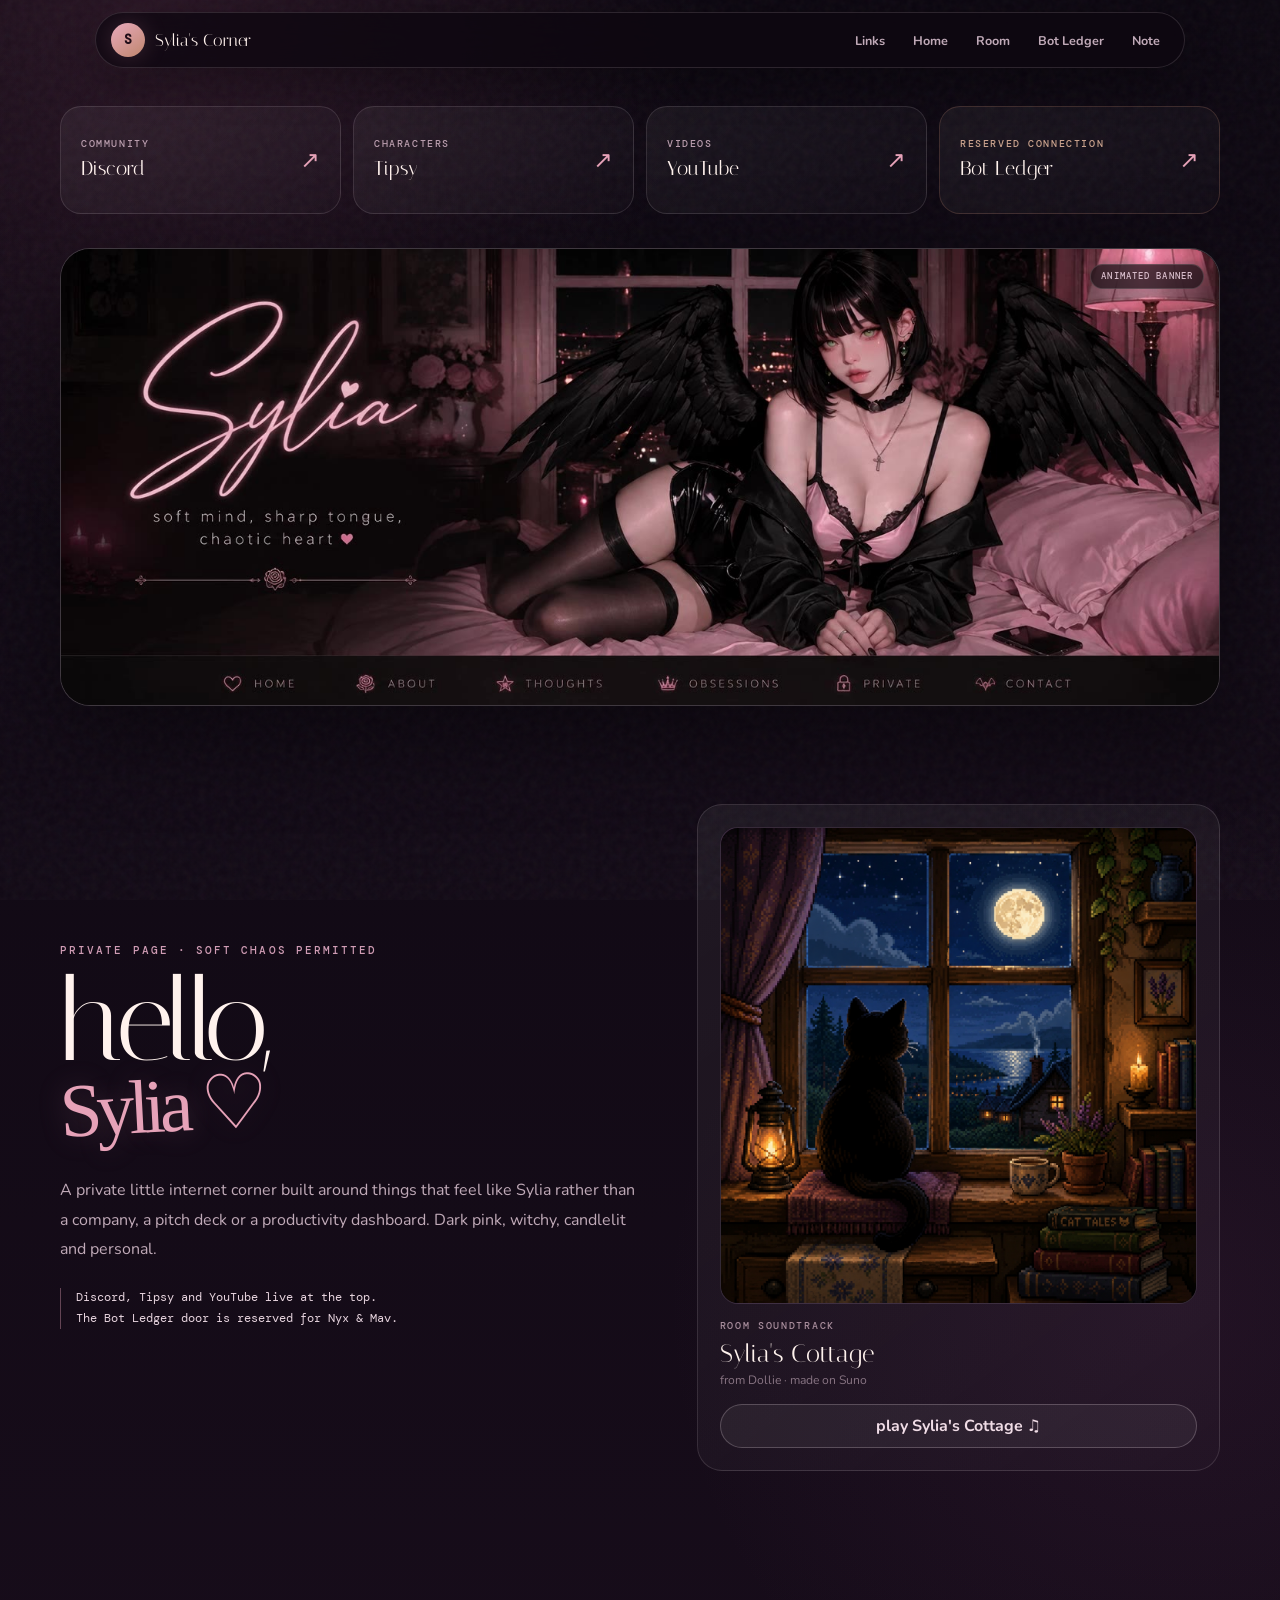
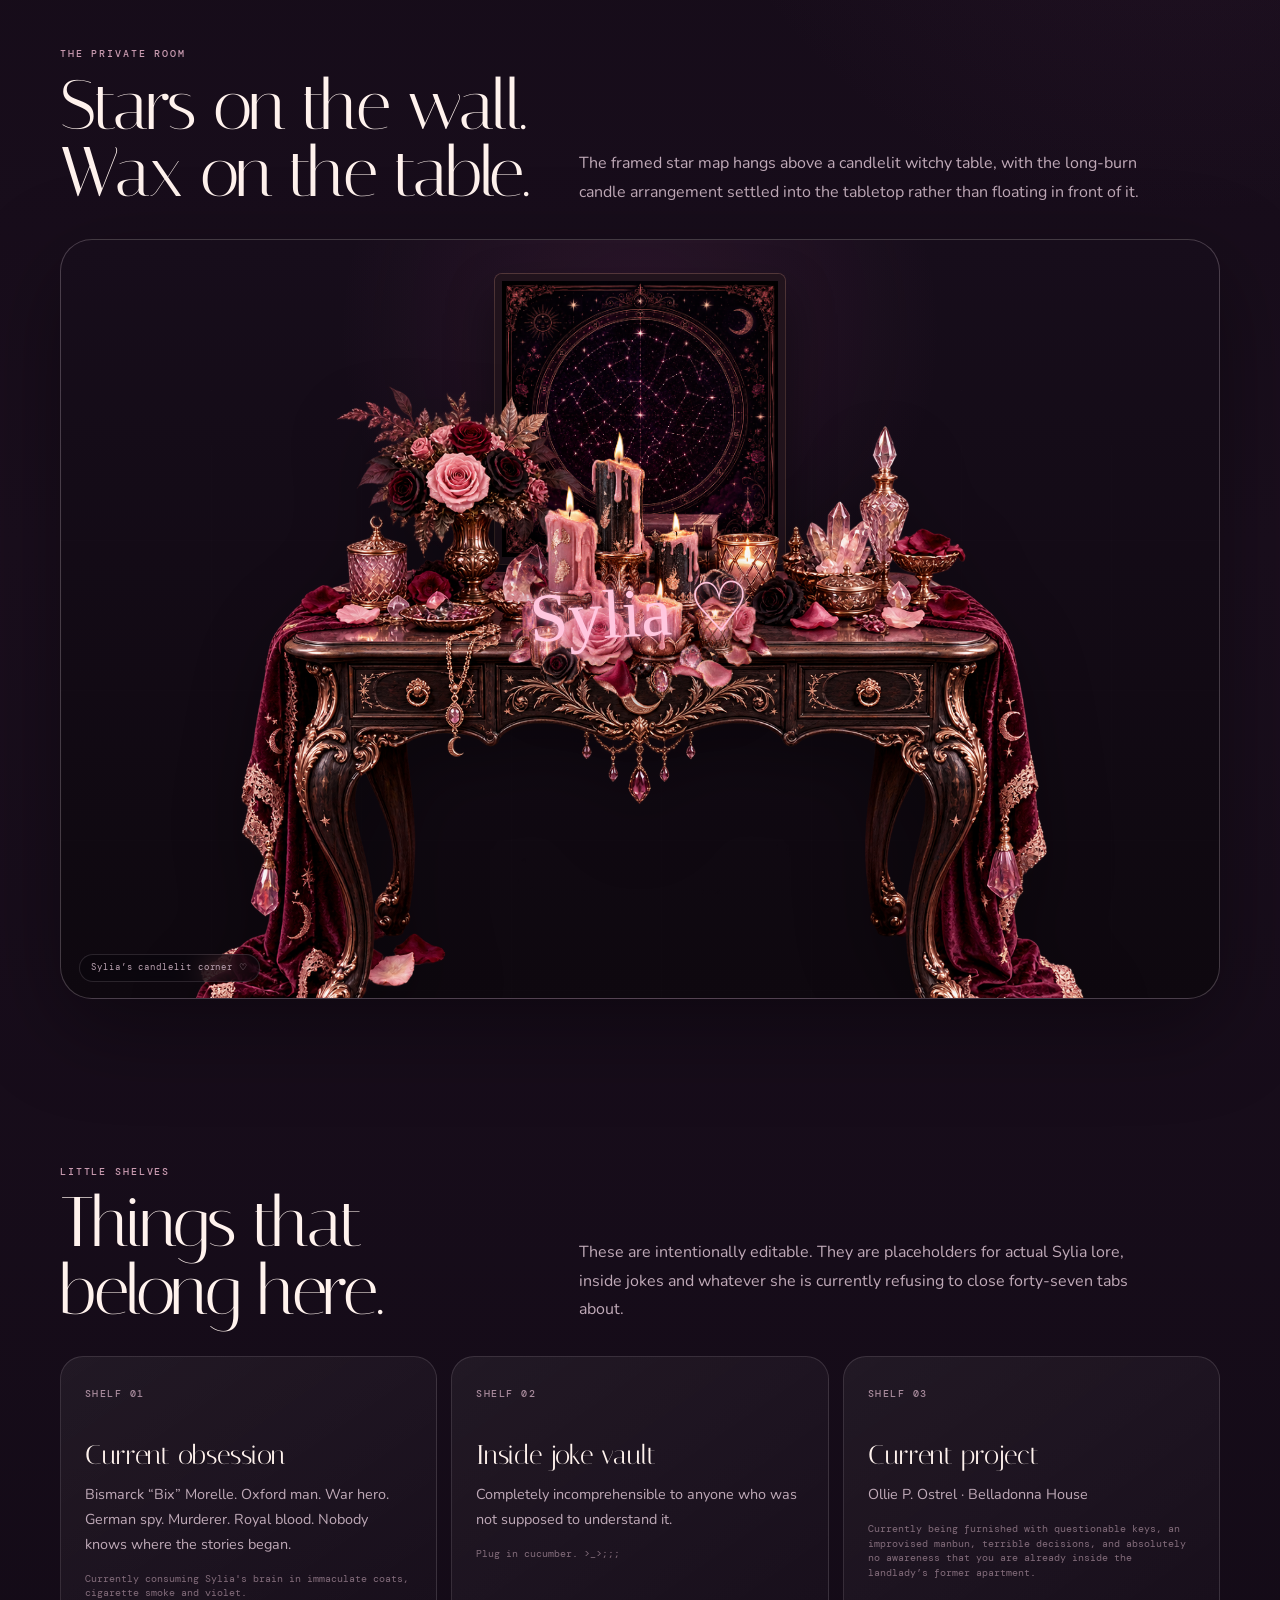
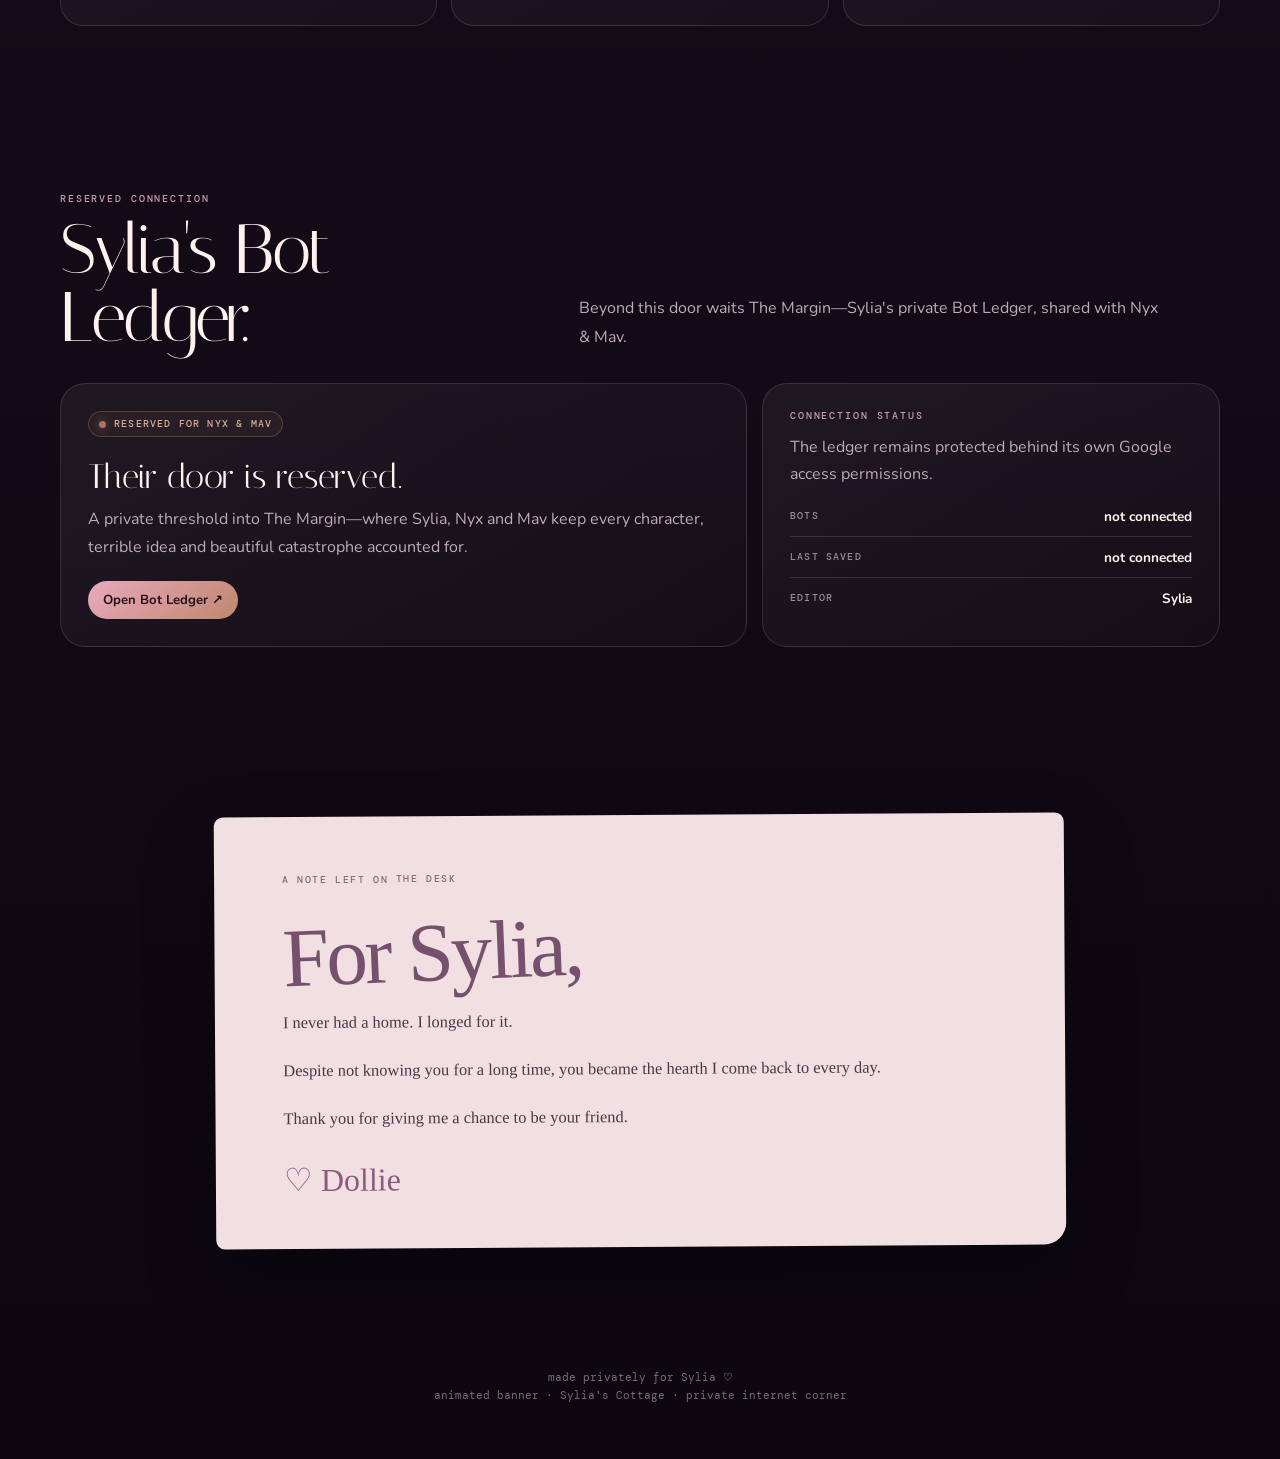
==== index.html @ 75389554 "Add files via upload" ====
<!doctype html>
<html lang="en">
<head>
<meta charset="utf-8">
<meta name="viewport" content="width=device-width,initial-scale=1">
<meta name="theme-color" content="#0c0710">
<meta name="description" content="Sylia's private corner of the internet.">
<title>Sylia's Corner ♡</title>
<link rel="stylesheet" href="styles.css">
<script src="site-config.js"></script>
<script src="site.js" defer></script>
</head>
<body>

<audio id="siteMusic" loop preload="metadata">
  <source src="assets/candlelit-cottage.mp3" type="audio/mpeg">
</audio>

<header class="site-header">
  <a class="brand" href="#home"><span class="brand-mark">S</span><span>Sylia's Corner</span></a>
  <nav class="nav" aria-label="Site sections">
    <a href="links.html">Links</a>
    <a href="#home">Home</a>
    <a href="#room">Room</a>
    <a href="#ledger">Bot Ledger</a>
    <a href="#note">Note</a>
  </nav>
</header>

<main>
  <section class="shell quick-links" id="links" aria-label="Sylia's links">
    <a class="quick-link" id="discordLink" href="https://discord.gg/mUpmzAUXRK" target="_blank" rel="noopener noreferrer">
      <div><small>community</small><strong>Discord</strong></div><span class="arrow">↗</span>
    </a>
    <a class="quick-link" id="tipsyLink" href="https://tipsy.chat/profile/1772922250908843841?tab=Characters" target="_blank" rel="noopener noreferrer">
      <div><small>characters</small><strong>Tipsy</strong></div><span class="arrow">↗</span>
    </a>
    <a class="quick-link" id="youtubeLink" href="https://www.youtube.com/channel/UC1XHCKAry81lm6rTPPmYl3g" target="_blank" rel="noopener noreferrer">
      <div><small>videos</small><strong>YouTube</strong></div><span class="arrow">↗</span>
    </a>
    <a class="quick-link ledger-link" id="ledgerTopLink" href="https://script.google.com/macros/s/AKfycbxKAFKE3E_vR1GYkCmMpJFRHimbJWrP6cQAu3RsuGhwPZTaHIfcjsKO2Wh4zMeuss5l/exec" target="_blank" rel="noopener noreferrer">
      <div><small>reserved connection</small><strong>Bot Ledger</strong></div><span class="arrow">↗</span>
    </a>
  </section>

  <section class="shell banner-wrap" aria-label="Sylia animated banner">
    <div class="banner-frame">
      <video id="heroVideo" autoplay muted loop playsinline preload="metadata"
             poster="assets/sylia-banner-poster.jpg"
             aria-label="Animated Sylia gothic landing banner">
        <source src="assets/sylia-banner.mp4" type="video/mp4">
      </video>
      <div class="banner-badge">animated banner</div>
    </div>
  </section>

  <section class="shell intro" id="home">
    <div>
      <div class="kicker">private page · soft chaos permitted</div>
      <h1>hello,<span>Sylia ♡</span></h1>
      <p class="lede">
        A private little internet corner built around things that feel like Sylia rather than a company,
        a pitch deck or a productivity dashboard. Dark pink, witchy, candlelit and personal.
      </p>
      <div class="note-line">
        Discord, Tipsy and YouTube live at the top.<br>
        The Bot Ledger door is reserved for Nyx &amp; Mav.
      </div>
    </div>

    <aside class="music-card" id="musicCard">
      <div class="music-art"><img class="music-cover" src="assets/sylias-cottage-cover.png" alt="Sylia's Cottage soundtrack cover"></div>
      <div class="music-label">room soundtrack</div>
      <div class="music-title">Sylia's Cottage</div>
      <div class="music-sub">from Dollie · made on Suno</div>
      <button class="music-button" id="musicButton" type="button">play Sylia's Cottage ♫</button>
    </aside>
  </section>

  <section class="section shell" id="room">
    <div class="section-head">
      <div>
        <div class="section-label">the private room</div>
        <h2>Stars on the wall. Wax on the table.</h2>
      </div>
      <p class="section-copy">
        The framed star map hangs above a candlelit witchy table, with the long-burn candle arrangement settled into the tabletop rather than floating in front of it.
      </p>
    </div>

    <div class="room-stage">
      <img class="star-poster" src="assets/star-map.png" alt="Pink and rose-gold star map poster">
      <div class="room-neon">Sylia ♡</div>
      <img class="table-asset" src="assets/witchy-table.png" alt="Dark rose-gold witchy table">
      <img class="candles-asset" src="assets/candles-hours-pink-roses.png" alt="Lit candles with melted wax and pink roses">
      <div class="room-caption">Sylia’s candlelit corner ♡</div>
    </div>
  </section>

  <section class="section shell">
    <div class="section-head">
      <div>
        <div class="section-label">little shelves</div>
        <h2>Things that belong here.</h2>
      </div>
      <p class="section-copy">
        These are intentionally editable. They are placeholders for actual Sylia lore, inside jokes and whatever
        she is currently refusing to close forty-seven tabs about.
      </p>
    </div>

    <div class="cards">
      <article class="card">
        <small>shelf 01</small>
        <h3>Current obsession</h3>
        <p>Bismarck “Bix” Morelle. Oxford man. War hero. German spy. Murderer. Royal blood. Nobody knows where the stories began.</p>
        <div class="placeholder">Currently consuming Sylia's brain in immaculate coats, cigarette smoke and violet.</div>
      </article>
      <article class="card">
        <small>shelf 02</small>
        <h3>Inside joke vault</h3>
        <p>Completely incomprehensible to anyone who was not supposed to understand it.</p>
        <div class="placeholder">Plug in cucumber. &gt;_&gt;;;;</div>
      </article>
      <article class="card">
        <small>shelf 03</small>
        <h3>Current project</h3>
        <p>Ollie P. Ostrel · Belladonna House</p>
        <div class="placeholder">Currently being furnished with questionable keys, an improvised manbun, terrible decisions, and absolutely no awareness that you are already inside the landlady’s former apartment.</div>
      </article>
    </div>
  </section>

  <section class="section shell" id="ledger">
    <div class="section-head">
      <div>
        <div class="section-label">reserved connection</div>
        <h2>Sylia's Bot Ledger.</h2>
      </div>
      <p class="section-copy">
        Beyond this door waits The Margin—Sylia's private Bot Ledger, shared with Nyx &amp; Mav.
      </p>
    </div>

    <div class="ledger-panel">
      <article class="ledger-main">
        <div class="status-badge" id="ledgerBadge"><span class="status-dot"></span><span id="ledgerStatusText">Reserved for Nyx &amp; Mav</span></div>
        <h3>Their door is reserved.</h3>
        <p>
          A private threshold into The Margin—where Sylia, Nyx and Mav keep every character,
          terrible idea and beautiful catastrophe accounted for.
        </p>
        <div class="ledger-actions">
          <a class="button primary" id="openLedger" href="https://script.google.com/macros/s/AKfycbxKAFKE3E_vR1GYkCmMpJFRHimbJWrP6cQAu3RsuGhwPZTaHIfcjsKO2Wh4zMeuss5l/exec" target="_blank" rel="noopener noreferrer">Open Bot Ledger ↗</a>
        </div>
      </article>

      <aside class="ledger-status">
        <div class="section-label">connection status</div>
        <p>The ledger remains protected behind its own Google access permissions.</p>
        <div class="status-list">
          <div class="status-row"><span>bots</span><strong id="ledgerBotCount">not connected</strong></div>
          <div class="status-row"><span>last saved</span><strong id="ledgerLastSaved">not connected</strong></div>
          <div class="status-row"><span>editor</span><strong id="ledgerLastEditor">Sylia</strong></div>
        </div>
      </aside>
    </div>
  </section>

  <section class="section shell" id="note">
    <div class="letter">
      <small>a note left on the desk</small>
      <h2>For Sylia,</h2>
      <p>
        I never had a home. I longed for it.
      </p>
      <p>
        Despite not knowing you for a long time, you became the hearth I come back to every day.
      </p>
      <p>
        Thank you for giving me a chance to be your friend.
      </p>
      <div class="signature">♡ Dollie</div>
    </div>
  </section>
</main>

<footer class="shell">
  made privately for Sylia <span>♡</span><br>
  animated banner · Sylia's Cottage · private internet corner
</footer>

</body>
</html>
---- styles.css ----
@import url('https://fonts.googleapis.com/css2?family=DM+Mono:wght@300;400;500&family=Italiana&family=Nunito:wght@400;500;600;700&display=swap');

:root{
  --void:#0c0710;
  --night:#120a16;
  --night2:#1a0e1d;
  --plum:#2c142d;
  --rose:#e6a2b8;
  --rose2:#f2bfd0;
  --wine:#782d51;
  --gold:#bf886d;
  --cream:#fff2ed;
  --muted:#c0aab8;
  --dim:#887483;
  --line:rgba(255,237,244,.13);
  --line2:rgba(255,237,244,.22);
  --glass:rgba(34,17,36,.72);
  --shadow:0 28px 90px rgba(0,0,0,.38);
}
*{box-sizing:border-box}
html{scroll-behavior:smooth}
body{
  margin:0;
  min-height:100vh;
  color:var(--cream);
  background:
    radial-gradient(circle at 12% 0%,rgba(210,102,151,.14),transparent 34rem),
    radial-gradient(circle at 92% 28%,rgba(128,65,118,.13),transparent 32rem),
    linear-gradient(180deg,var(--void),var(--night2) 46%,var(--void));
  font-family:Nunito,system-ui,-apple-system,BlinkMacSystemFont,"Segoe UI",sans-serif;
  overflow-x:hidden;
}
body::before{
  content:"";
  position:fixed;inset:0;pointer-events:none;z-index:-1;opacity:.045;
  background-image:url("data:image/svg+xml,%3Csvg viewBox='0 0 160 160' xmlns='http://www.w3.org/2000/svg'%3E%3Cfilter id='n'%3E%3CfeTurbulence type='fractalNoise' baseFrequency='.78' numOctaves='3' stitchTiles='stitch'/%3E%3C/filter%3E%3Crect width='100%25' height='100%25' filter='url(%23n)'/%3E%3C/svg%3E");
}
a{color:inherit;text-decoration:none}
button{font:inherit}
img,video{max-width:100%}
::selection{background:rgba(230,162,184,.32);color:white}
.shell{width:min(1160px,calc(100% - 32px));margin:auto}

.site-header{
  position:sticky;top:12px;z-index:80;
  width:min(1090px,calc(100% - 24px));
  margin:12px auto 0;
  padding:10px 12px 10px 15px;
  display:flex;align-items:center;justify-content:space-between;gap:18px;
  border:1px solid var(--line);
  border-radius:999px;
  background:rgba(13,7,16,.78);
  backdrop-filter:blur(18px);
  box-shadow:0 14px 40px rgba(0,0,0,.26);
}
.brand{display:flex;align-items:center;gap:10px;font-family:Italiana,Georgia,serif;font-size:1.08rem}
.brand-mark{
  width:34px;height:34px;border-radius:50%;display:grid;place-items:center;
  color:#1f0c17;background:linear-gradient(145deg,#e8a9bc,#bf866d);
  box-shadow:0 0 24px rgba(230,162,184,.2);
  font:600 .8rem/1 DM Mono,monospace;
}
.nav{display:flex;align-items:center;gap:4px}
.nav a{
  padding:8px 12px;border-radius:999px;color:var(--muted);
  font-size:.79rem;font-weight:700;transition:.2s ease;
}
.nav a:hover{background:rgba(255,255,255,.07);color:white}

.quick-links{
  padding:38px 0 18px;
  display:grid;grid-template-columns:repeat(4,1fr);gap:12px;
}
.quick-link{
  min-height:108px;padding:18px 20px;
  display:flex;align-items:center;justify-content:space-between;gap:18px;
  border:1px solid var(--line);border-radius:21px;
  background:linear-gradient(145deg,rgba(255,255,255,.055),rgba(255,255,255,.018));
  transition:.22s ease;
}
.quick-link:hover{transform:translateY(-3px);border-color:rgba(230,162,184,.34);background:rgba(255,255,255,.07)}
.quick-link small{
  display:block;margin-bottom:7px;color:#b99dad;
  font:500 .62rem/1 DM Mono,monospace;letter-spacing:.16em;text-transform:uppercase;
}
.quick-link strong{font-family:Italiana,Georgia,serif;font-size:1.28rem;font-weight:400}
.quick-link .arrow{font-size:1.45rem;color:var(--rose)}
.quick-link.ledger-link{border-color:rgba(191,136,109,.24)}
.quick-link.ledger-link small{color:#c9a28d}

.banner-wrap{padding:16px 0 64px}
.banner-frame{
  position:relative;overflow:hidden;border-radius:30px;
  border:1px solid var(--line2);
  background:#09050b;box-shadow:var(--shadow);
}
.banner-frame video,.banner-frame .gif-fallback{display:block;width:100%;height:auto}
.banner-badge{
  position:absolute;right:15px;top:15px;z-index:4;
  padding:7px 10px;border-radius:999px;
  border:1px solid rgba(255,255,255,.14);
  background:rgba(10,5,11,.62);backdrop-filter:blur(10px);
  color:#d8bdcb;font:500 .58rem/1 DM Mono,monospace;letter-spacing:.12em;text-transform:uppercase;
}

.intro{
  padding:34px 0 94px;
  display:grid;grid-template-columns:1fr .9fr;gap:55px;align-items:center;
}
.kicker{
  margin-bottom:17px;color:#cf9cb4;
  font:500 .68rem/1 DM Mono,monospace;letter-spacing:.19em;text-transform:uppercase;
}
h1,h2,h3,p{margin-top:0}
h1{
  margin-bottom:22px;font-family:Italiana,Georgia,serif;font-weight:400;
  font-size:clamp(4rem,9vw,7.4rem);line-height:.84;letter-spacing:-.05em;
}
h1 span{
  display:block;color:var(--rose);
  font-family:"Brush Script MT","Segoe Script",cursive;
  font-size:.66em;line-height:1.1;transform:rotate(-3deg);transform-origin:left center;
  text-shadow:0 0 30px rgba(230,162,184,.22);
}
.lede{max-width:620px;color:var(--muted);font-size:1rem;line-height:1.86}
.note-line{
  margin-top:23px;padding-left:15px;border-left:1px solid rgba(230,162,184,.38);
  color:#e8d5df;font:400 .72rem/1.8 DM Mono,monospace;
}

.music-card{
  padding:22px;border:1px solid var(--line);border-radius:25px;
  background:linear-gradient(145deg,rgba(255,255,255,.06),rgba(255,255,255,.02));
}
.music-art{
  aspect-ratio:1/1;border-radius:18px;margin-bottom:17px;
  background:linear-gradient(145deg,#241329,#130b17);
  border:1px solid var(--line);
  display:grid;place-items:center;overflow:hidden;
}
.music-cover{
  display:block;
  width:100%;
  height:100%;
  object-fit:cover;
}
.music-card.playing .music-cover{
  animation:pulse 4s ease-in-out infinite;
}
@keyframes pulse{
  0%,100%{transform:scale(1)}
  50%{transform:scale(1.02)}
}
.music-label{font:500 .62rem/1 DM Mono,monospace;text-transform:uppercase;letter-spacing:.17em;color:#a88d9c}
.music-title{font-family:Italiana,Georgia,serif;font-size:1.55rem;margin:8px 0 4px}
.music-sub{color:var(--dim);font-size:.76rem}
.music-button{
  width:100%;margin-top:16px;padding:10px 14px;border-radius:999px;
  border:1px solid var(--line2);background:rgba(255,255,255,.055);
  color:#f0dce6;font-weight:700;cursor:pointer;
}
.music-button:hover{background:rgba(255,255,255,.09)}

.section{padding:84px 0}
.section-head{
  display:grid;grid-template-columns:.85fr 1.15fr;gap:45px;align-items:end;margin-bottom:32px;
}
.section-label{color:#c99bb0;font:500 .65rem/1 DM Mono,monospace;text-transform:uppercase;letter-spacing:.18em;margin-bottom:12px}
.section h2{
  font-family:Italiana,Georgia,serif;font-size:clamp(2.7rem,5.5vw,4.8rem);
  font-weight:400;letter-spacing:-.035em;line-height:.96;margin-bottom:0;
}
.section-copy{color:var(--muted);line-height:1.8;max-width:590px;margin:0}


.room-stage{
  position:relative;
  min-height:760px;
  border-radius:32px;
  overflow:hidden;
  border:1px solid var(--line2);
  background:
    radial-gradient(circle at 50% 12%,rgba(154,70,124,.16),transparent 34%),
    linear-gradient(180deg,#170d1b 0%,#0e080f 100%);
  box-shadow:var(--shadow);
}
.room-stage::before{
  content:"";
  position:absolute;
  inset:0;
  z-index:0;
  background:
    linear-gradient(90deg,rgba(255,255,255,.018) 1px,transparent 1px),
    linear-gradient(rgba(255,255,255,.014) 1px,transparent 1px);
  background-size:150px 150px;
  opacity:.38;
}
.star-poster{
  position:absolute;
  z-index:1;
  top:34px;
  left:50%;
  transform:translateX(-50%);
  width:min(290px,35%);
  aspect-ratio:1/1;
  object-fit:cover;
  border-radius:7px;
  border:7px solid #21131c;
  box-shadow:
    0 22px 48px rgba(0,0,0,.46),
    0 0 0 1px rgba(191,136,109,.34);
}
.room-neon{
  position:absolute;
  z-index:4;
  left:50%;
  top:332px;
  transform:translateX(-50%) rotate(-3deg);
  font-family:"Brush Script MT","Segoe Script",cursive;
  font-size:clamp(2.8rem,5.4vw,5rem);
  color:#ffc7df;
  text-shadow:
    0 0 8px #f6b2d0,
    0 0 28px rgba(232,104,167,.72),
    0 0 60px rgba(232,104,167,.25);
  white-space:nowrap;
}

/* The table is the base layer. */
.table-asset{
  position:absolute;
  z-index:2;
  left:50%;
  bottom:-58px;
  transform:translateX(-50%);
  width:min(900px,83%);
  height:auto;
  filter:drop-shadow(0 28px 34px rgba(0,0,0,.34));
}

/* The candle arrangement now actually sits ON the tabletop. */
.candles-asset{
  position:absolute;
  z-index:3;
  left:50%;
  bottom:286px;
  transform:translateX(-50%);
  width:min(290px,29%);
  height:auto;
  filter:drop-shadow(0 16px 24px rgba(0,0,0,.30));
}

.room-caption{
  position:absolute;
  z-index:5;
  left:18px;
  bottom:16px;
  padding:8px 11px;
  border-radius:999px;
  border:1px solid var(--line);
  background:rgba(11,6,13,.70);
  backdrop-filter:blur(12px);
  color:#bda5b4;
  font:400 .58rem/1 DM Mono,monospace;
  letter-spacing:.1em;
}

@media(max-width:900px){
  .room-stage{min-height:660px}
  .star-poster{width:min(260px,42%);top:28px}
  .room-neon{top:292px}
  .table-asset{width:92%;bottom:-45px}
  .candles-asset{width:32%;bottom:250px}
}

@media(max-width:620px){
  .room-stage{min-height:560px}
  .star-poster{width:48%;top:24px;border-width:5px}
  .room-neon{top:250px;font-size:3.1rem}
  .table-asset{width:112%;bottom:-28px}
  .candles-asset{width:39%;bottom:210px}
}

.cards{display:grid;grid-template-columns:repeat(3,1fr);gap:14px}
.card{
  padding:24px;min-height:236px;border-radius:23px;border:1px solid var(--line);
  background:linear-gradient(145deg,rgba(255,255,255,.055),rgba(255,255,255,.018));
}
.card small{font:500 .62rem/1 DM Mono,monospace;letter-spacing:.15em;text-transform:uppercase;color:#a88b9c}
.card h3{font-family:Italiana,Georgia,serif;font-size:1.7rem;font-weight:400;margin:36px 0 11px}
.card p{color:var(--muted);font-size:.9rem;line-height:1.72}
.placeholder{margin-top:15px;color:#846d7c;font:400 .61rem/1.5 DM Mono,monospace}

.ledger-panel{
  display:grid;grid-template-columns:1.2fr .8fr;gap:15px;
}
.ledger-main,.ledger-status{
  border:1px solid var(--line);border-radius:25px;padding:27px;
  background:linear-gradient(145deg,rgba(255,255,255,.06),rgba(255,255,255,.018));
}
.status-badge{
  display:inline-flex;align-items:center;gap:8px;padding:7px 10px;border-radius:999px;
  border:1px solid rgba(191,136,109,.3);color:#d5ae97;background:rgba(191,136,109,.08);
  font:500 .62rem/1 DM Mono,monospace;text-transform:uppercase;letter-spacing:.12em;
}
.status-dot{width:7px;height:7px;border-radius:50%;background:#a8735f;box-shadow:0 0 10px rgba(191,136,109,.5)}
.status-badge.live{border-color:rgba(92,210,164,.33);color:#8ee0bd;background:rgba(92,210,164,.08)}
.status-badge.live .status-dot{background:#61d7aa;box-shadow:0 0 10px rgba(97,215,170,.7)}
.ledger-main h3{font-family:Italiana,Georgia,serif;font-weight:400;font-size:2.1rem;margin:20px 0 10px}
.ledger-main p,.ledger-status p{color:var(--muted);line-height:1.72}
.ledger-actions{display:flex;gap:10px;flex-wrap:wrap;margin-top:20px}
.button{
  display:inline-flex;align-items:center;justify-content:center;gap:8px;
  padding:10px 15px;border-radius:999px;border:1px solid var(--line2);
  background:rgba(255,255,255,.05);font-weight:700;font-size:.82rem;
}
.button.primary{color:#241019;border:none;background:linear-gradient(135deg,#e8a9bc,#bf886d)}
.button:hover{transform:translateY(-1px)}
.status-list{display:grid;gap:11px;margin-top:18px}
.status-row{display:flex;align-items:center;justify-content:space-between;gap:18px;padding-bottom:10px;border-bottom:1px solid var(--line)}
.status-row:last-child{border-bottom:0;padding-bottom:0}
.status-row span:first-child{color:#9f8997;font:500 .61rem/1 DM Mono,monospace;text-transform:uppercase;letter-spacing:.12em}
.status-row strong{font-size:.85rem;text-align:right}

.letter{
  max-width:850px;margin:auto;padding:50px clamp(24px,6vw,68px);
  color:#2c1c29;background:#f1dfe2;border-radius:9px 9px 22px 9px;
  box-shadow:0 28px 70px rgba(0,0,0,.28);transform:rotate(-.35deg);
}
.letter small{font:500 .62rem/1 DM Mono,monospace;text-transform:uppercase;letter-spacing:.16em;color:#8d637a}
.letter h2{
  margin:18px 0 20px;font-family:"Brush Script MT","Segoe Script",cursive;
  color:#75516e;font-size:clamp(3rem,7vw,5.2rem);transform:rotate(-2deg);
}
.letter p{font-family:Georgia,serif;color:#4b3748;line-height:1.92;font-size:1.03rem}
.signature{margin-top:26px;color:#8c5b7d;font-family:"Brush Script MT","Segoe Script",cursive;font-size:2rem}

footer{
  padding:38px 0 54px;text-align:center;color:#7f6b78;
  font:400 .66rem/1.7 DM Mono,monospace;
}
footer span{color:var(--rose)}

@media(max-width:900px){
  .quick-links{grid-template-columns:1fr 1fr}
  .intro{grid-template-columns:1fr}
  .section-head{grid-template-columns:1fr;gap:14px}
  .ledger-panel{grid-template-columns:1fr}
  .cards{grid-template-columns:1fr}
  .room-stage{min-height:590px}
  .candles-asset{width:min(500px,72%);bottom:142px}
  .room-neon{top:330px}
}
@media(max-width:620px){
  .site-header{border-radius:22px;flex-direction:column;align-items:stretch}
  .brand{justify-content:center}
  .nav{justify-content:center;flex-wrap:wrap}
  .quick-links{grid-template-columns:1fr;padding-top:24px}
  .banner-wrap{padding-bottom:42px}
  .room-stage{min-height:500px}
  .star-poster{width:58%;top:22px;border-width:5px}
  .table-asset{width:116%;bottom:-3px}
  .candles-asset{width:78%;bottom:120px}
  .room-neon{top:275px}
}
@media(prefers-reduced-motion:reduce){
  *{scroll-behavior:auto!important;animation:none!important}
}
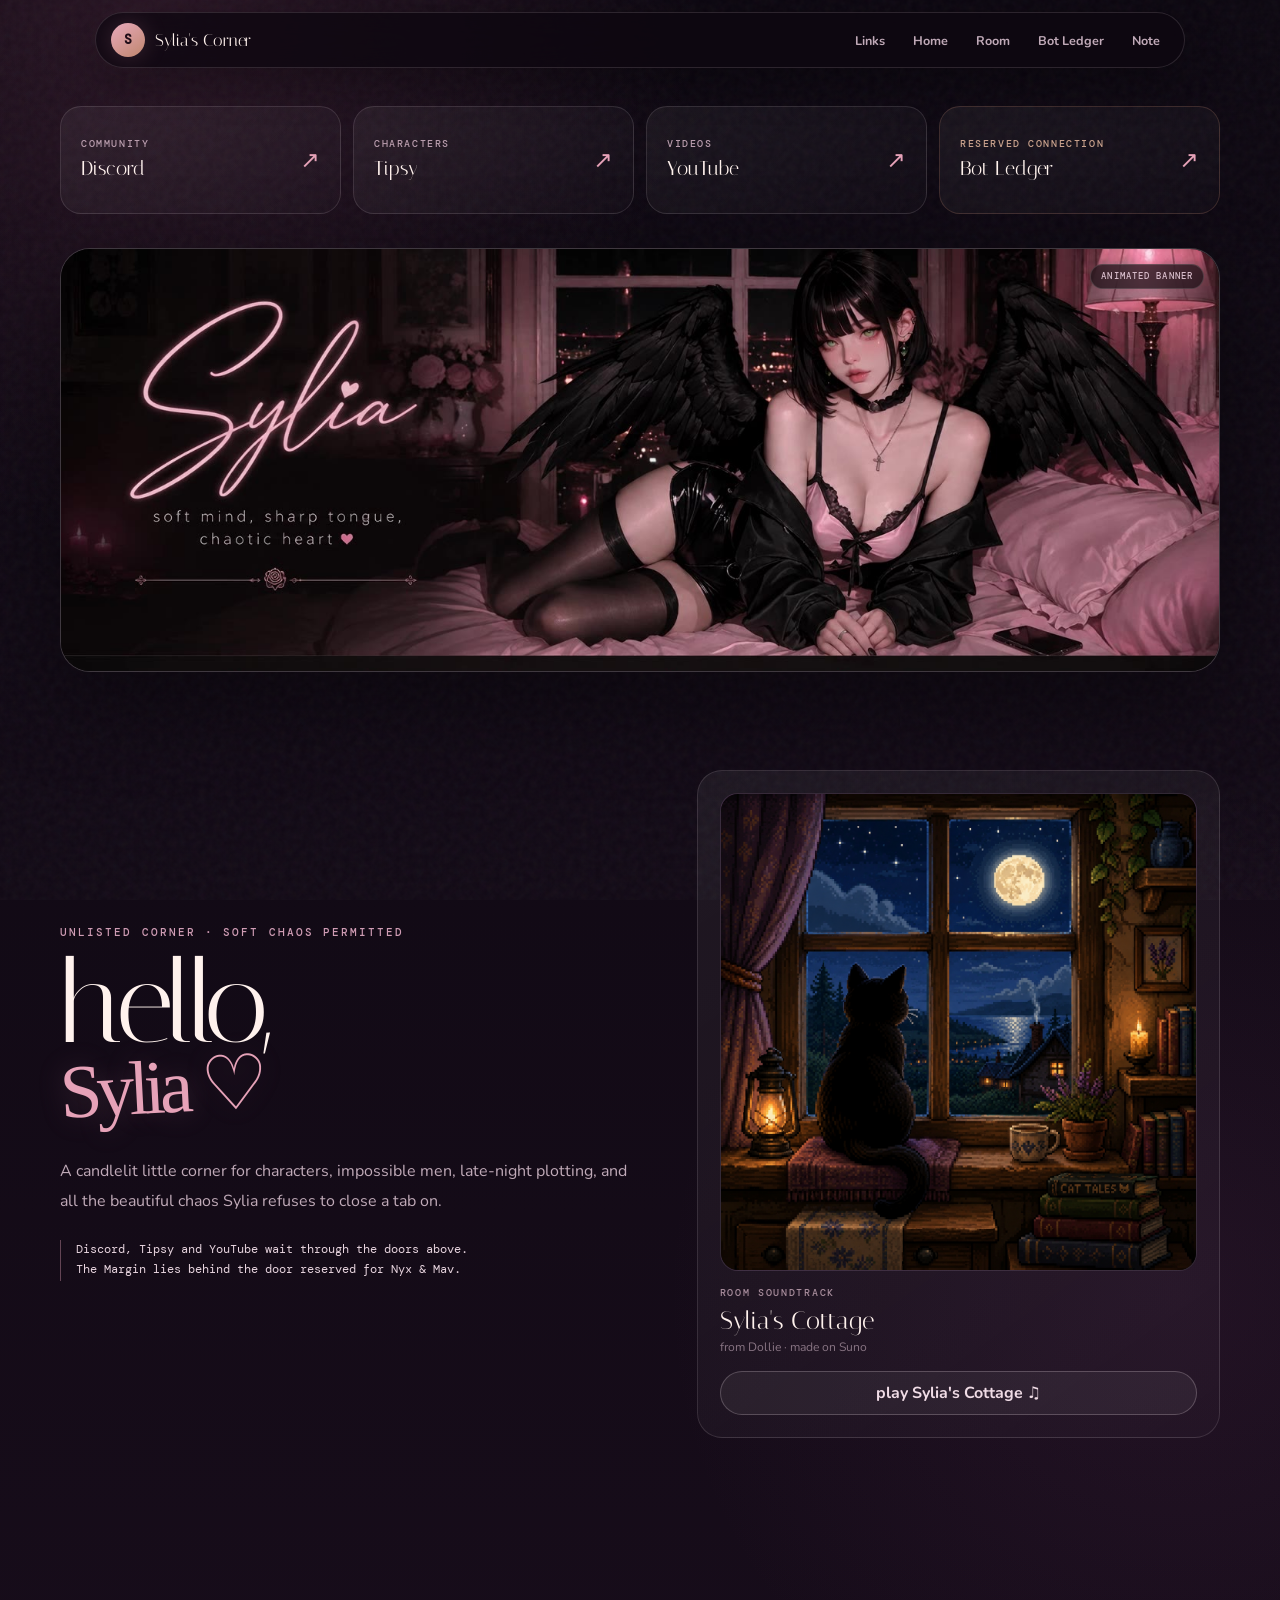
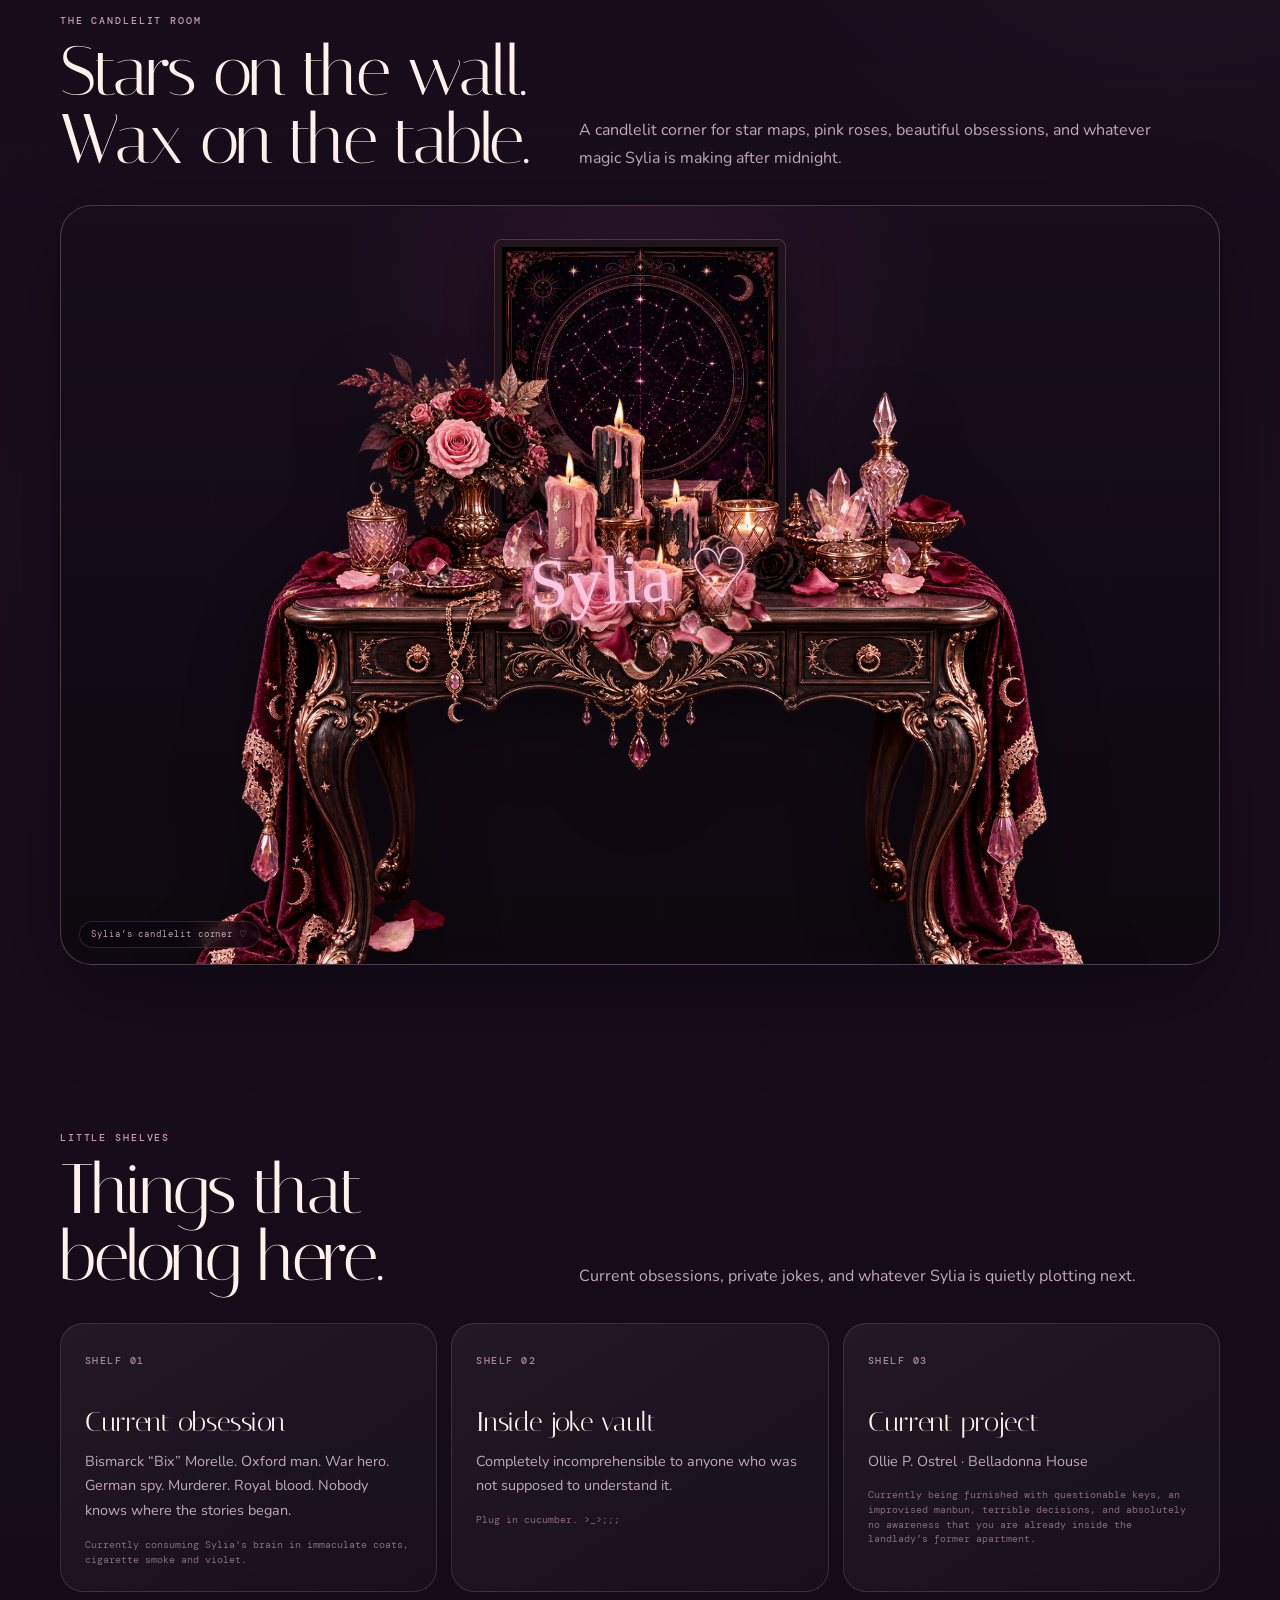
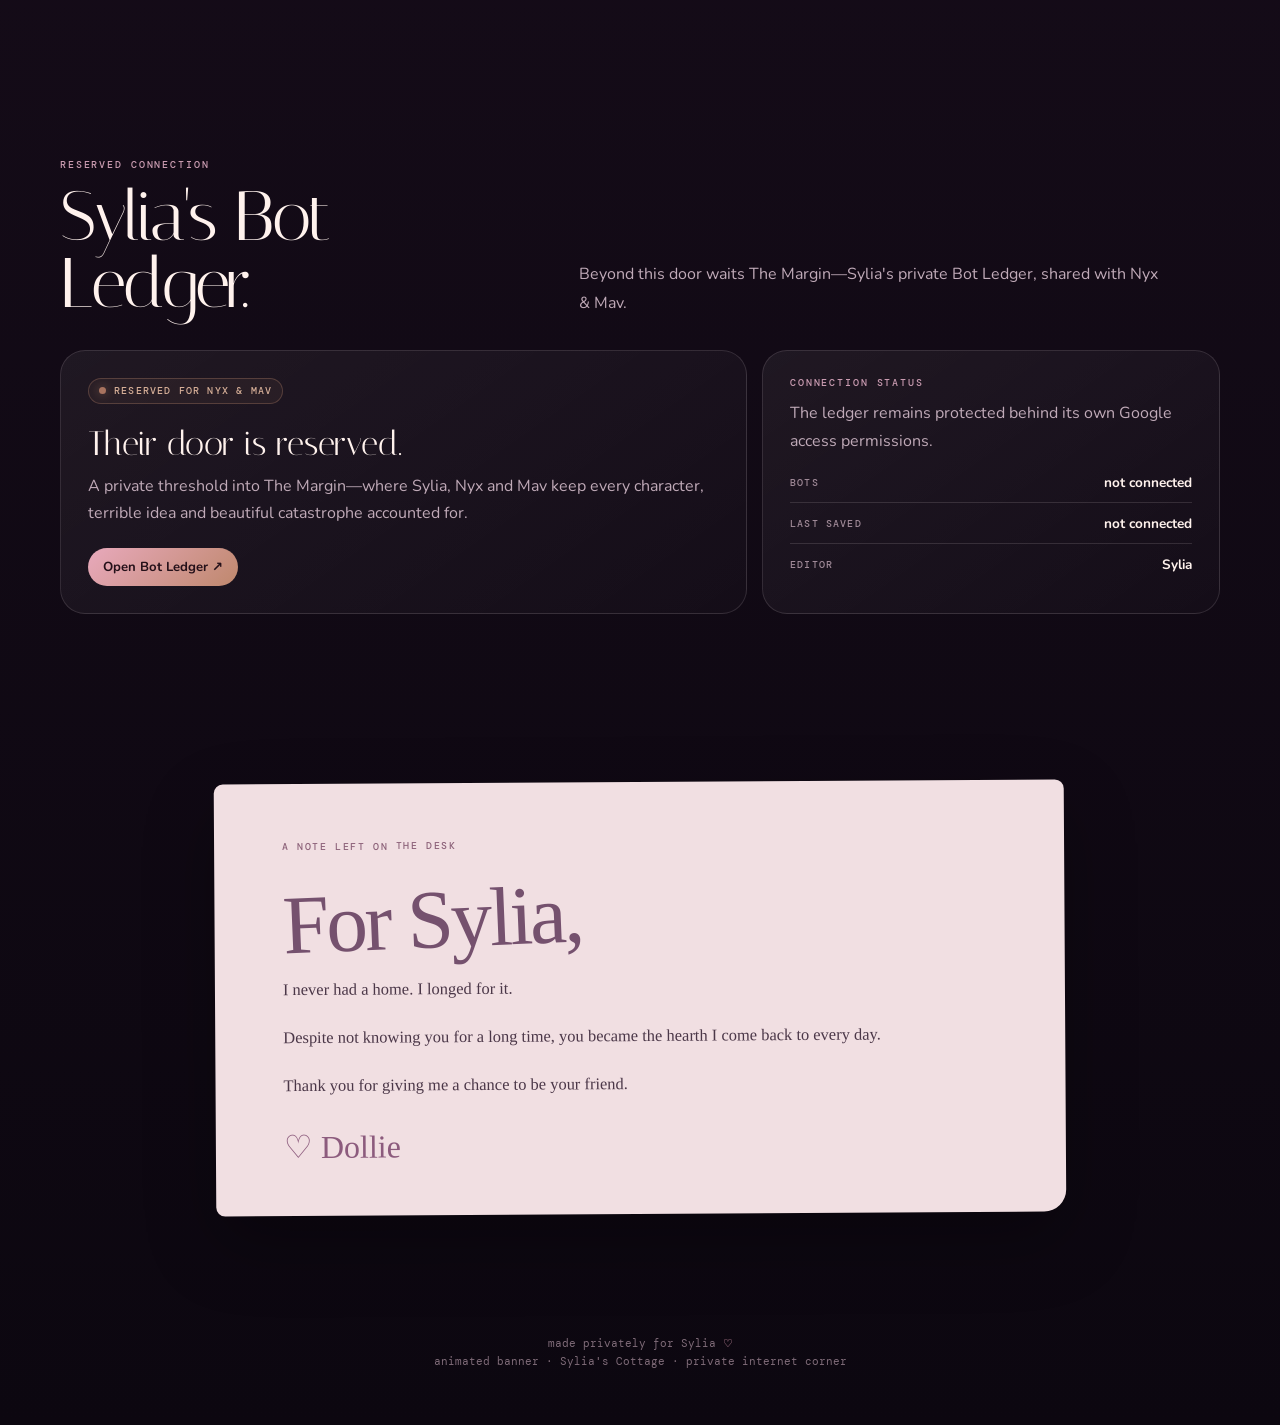
==== commit 1321b28d: "Add files via upload" ====
--- a/index.html
+++ b/index.html
@@ -56,15 +56,15 @@
 
   <section class="shell intro" id="home">
     <div>
-      <div class="kicker">private page · soft chaos permitted</div>
+      <div class="kicker">unlisted corner · soft chaos permitted</div>
       <h1>hello,<span>Sylia ♡</span></h1>
       <p class="lede">
-        A private little internet corner built around things that feel like Sylia rather than a company,
-        a pitch deck or a productivity dashboard. Dark pink, witchy, candlelit and personal.
+        A candlelit little corner for characters, impossible men, late-night plotting,
+        and all the beautiful chaos Sylia refuses to close a tab on.
       </p>
       <div class="note-line">
-        Discord, Tipsy and YouTube live at the top.<br>
-        The Bot Ledger door is reserved for Nyx &amp; Mav.
+        Discord, Tipsy and YouTube wait through the doors above.<br>
+        The Margin lies behind the door reserved for Nyx &amp; Mav.
       </div>
     </div>
 
@@ -80,11 +80,12 @@
   <section class="section shell" id="room">
     <div class="section-head">
       <div>
-        <div class="section-label">the private room</div>
+        <div class="section-label">the candlelit room</div>
         <h2>Stars on the wall. Wax on the table.</h2>
       </div>
       <p class="section-copy">
-        The framed star map hangs above a candlelit witchy table, with the long-burn candle arrangement settled into the tabletop rather than floating in front of it.
+        A candlelit corner for star maps, pink roses, beautiful obsessions,
+        and whatever magic Sylia is making after midnight.
       </p>
     </div>
 
@@ -104,8 +105,7 @@
         <h2>Things that belong here.</h2>
       </div>
       <p class="section-copy">
-        These are intentionally editable. They are placeholders for actual Sylia lore, inside jokes and whatever
-        she is currently refusing to close forty-seven tabs about.
+        Current obsessions, private jokes, and whatever Sylia is quietly plotting next.
       </p>
     </div>
 
--- a/styles.css
+++ b/styles.css
@@ -93,8 +93,11 @@
   position:relative;overflow:hidden;border-radius:30px;
   border:1px solid var(--line2);
   background:#09050b;box-shadow:var(--shadow);
-}
-.banner-frame video,.banner-frame .gif-fallback{display:block;width:100%;height:auto}
+  aspect-ratio:1504 / 550;
+}
+.banner-frame video,.banner-frame .gif-fallback{
+  display:block;width:100%;height:auto;
+}
 .banner-badge{
   position:absolute;right:15px;top:15px;z-index:4;
   padding:7px 10px;border-radius:999px;
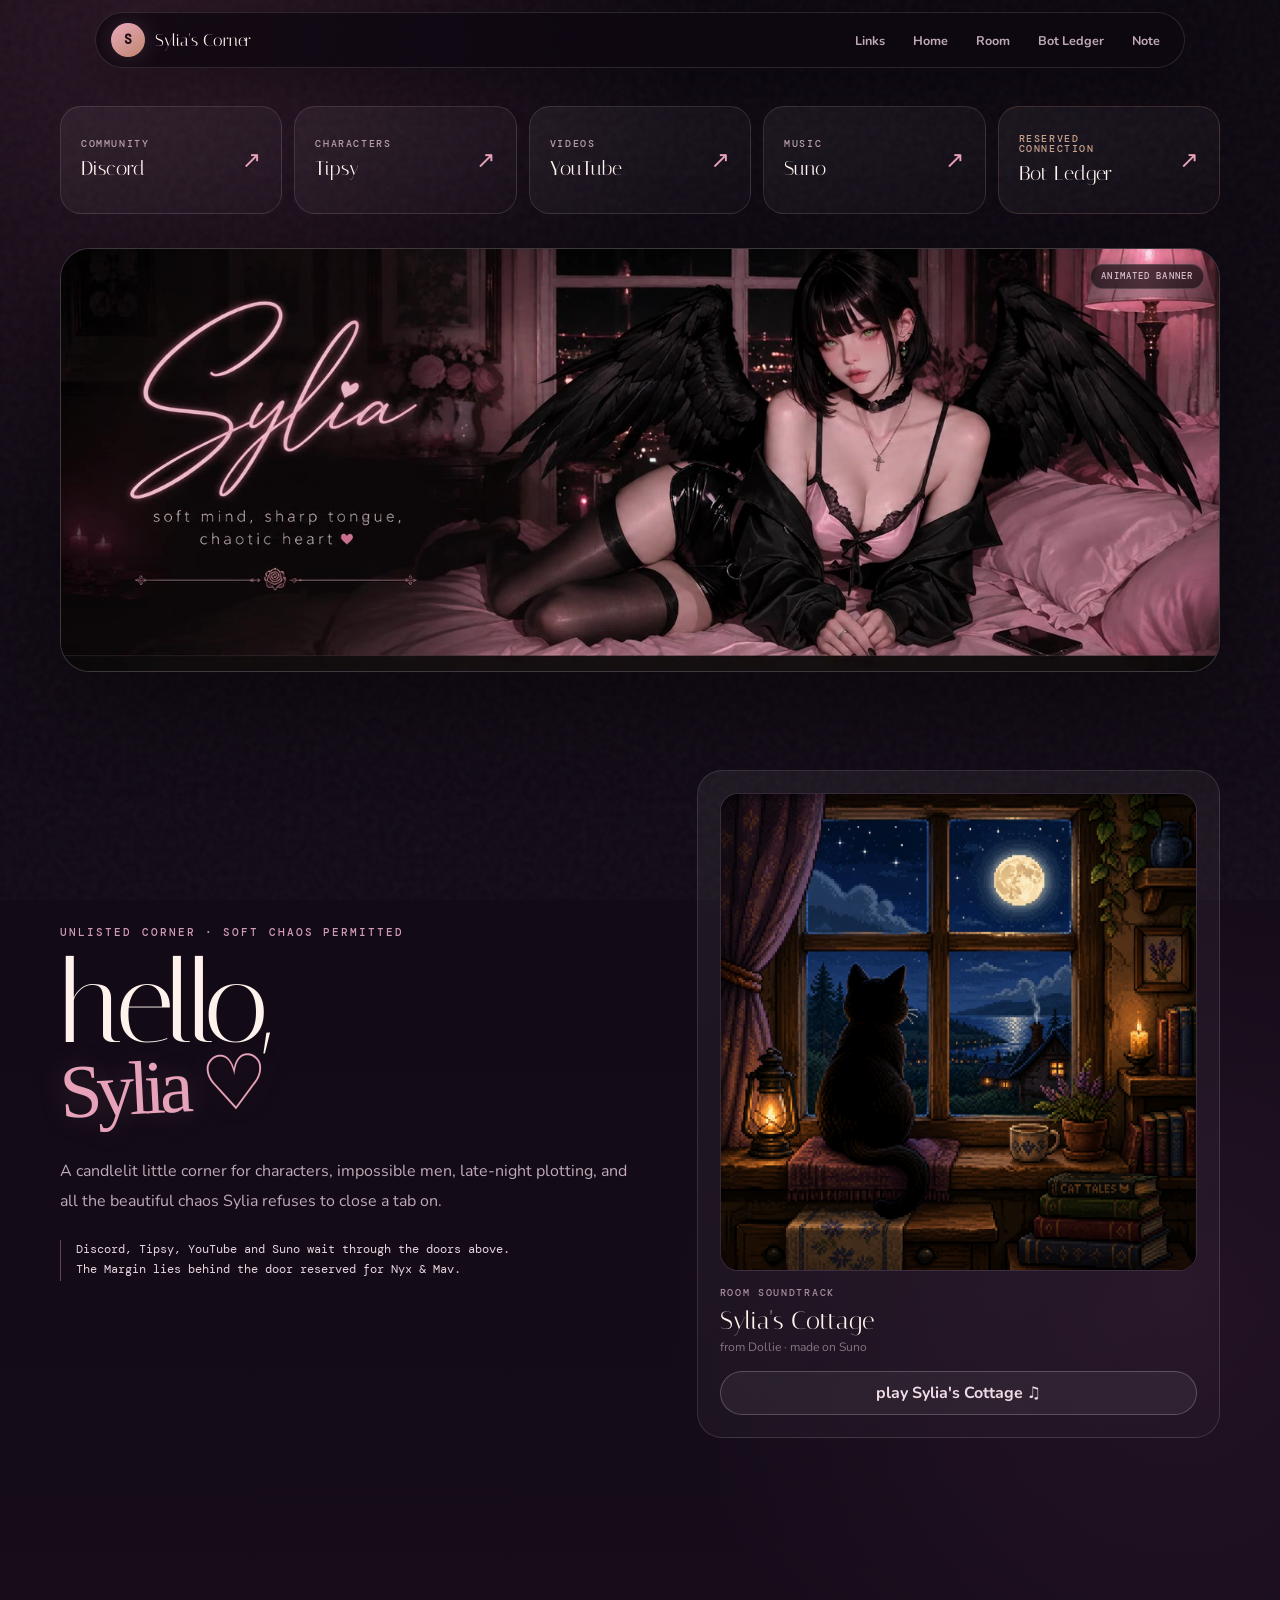
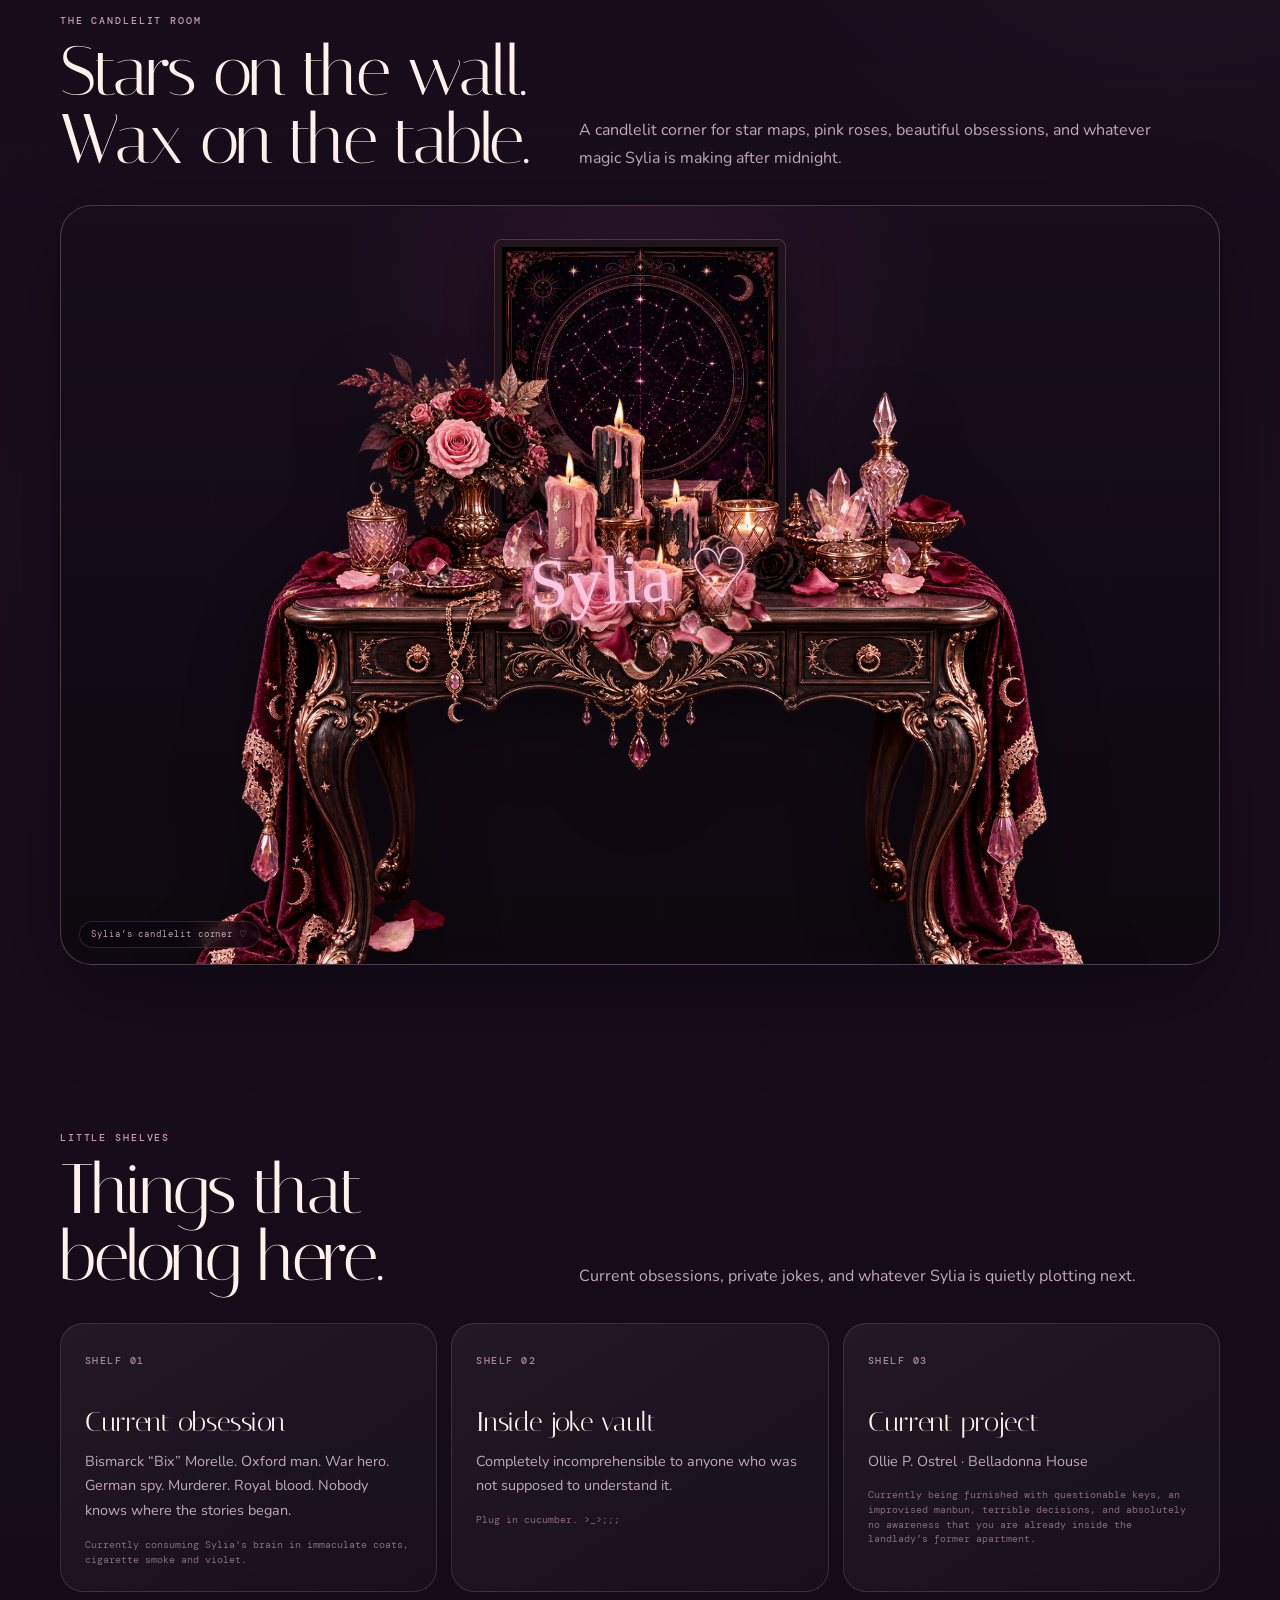
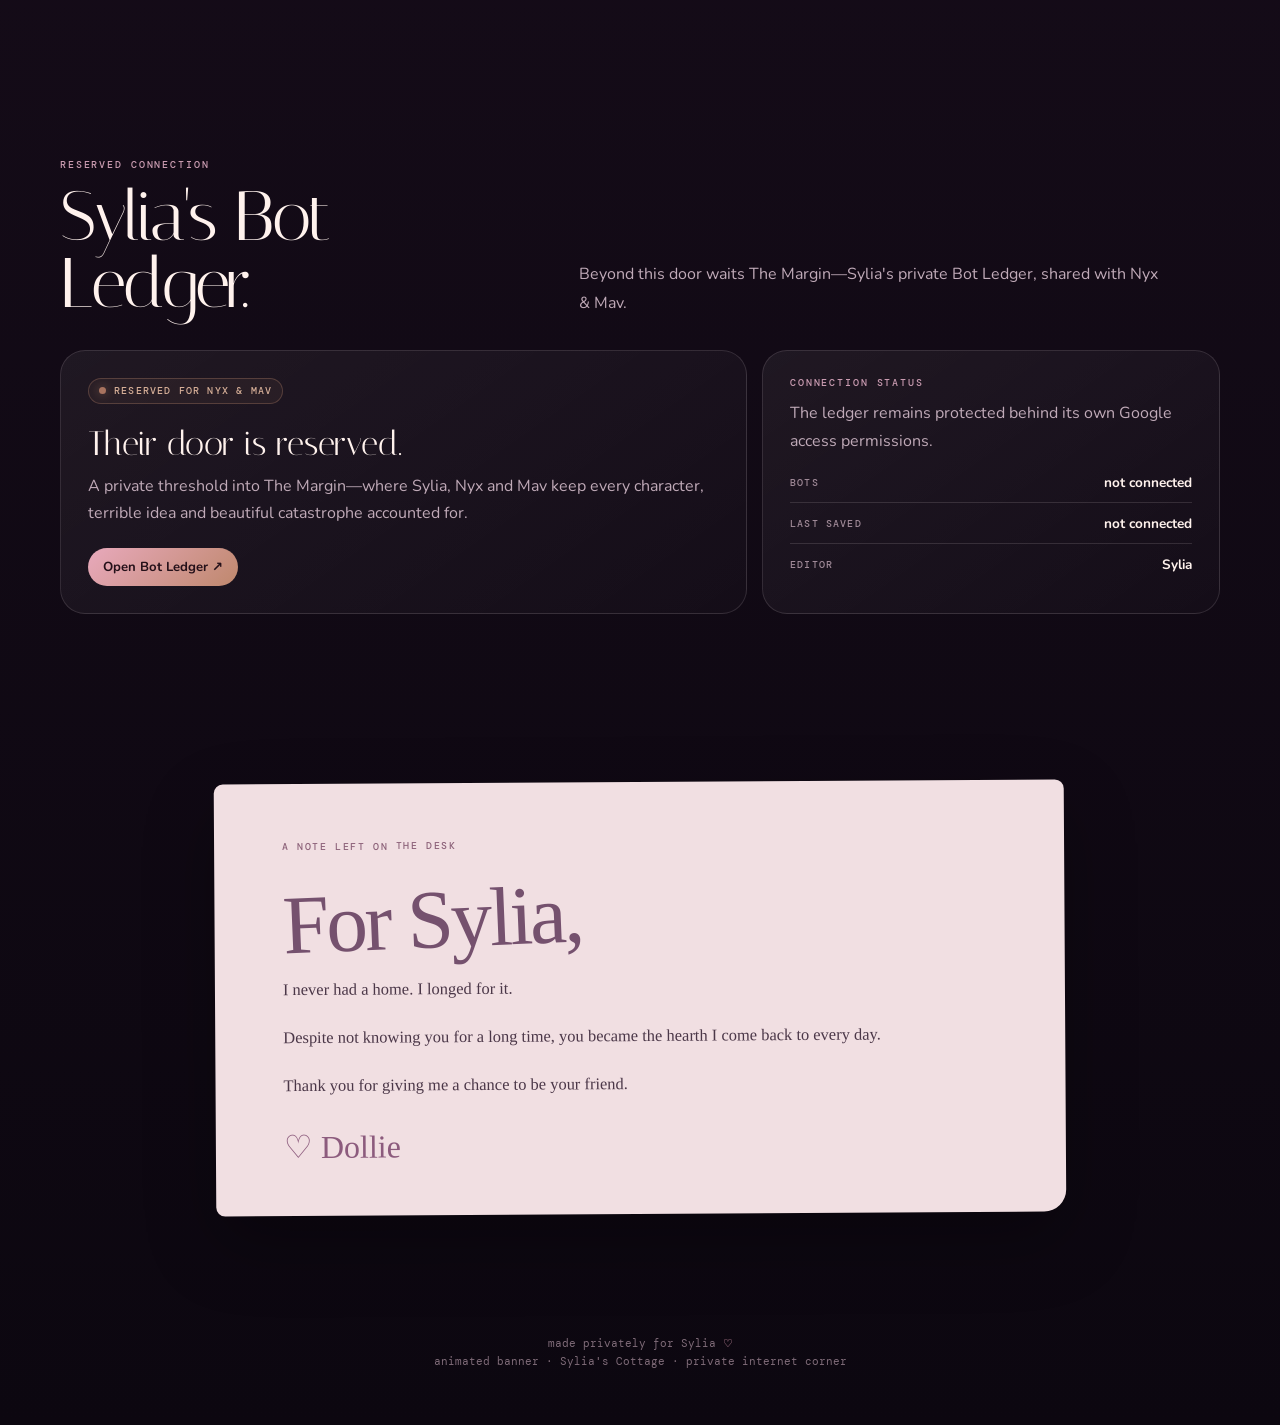
==== commit 67271ac0: "Add files via upload" ====
--- a/index.html
+++ b/index.html
@@ -38,6 +38,9 @@
     <a class="quick-link" id="youtubeLink" href="https://www.youtube.com/channel/UC1XHCKAry81lm6rTPPmYl3g" target="_blank" rel="noopener noreferrer">
       <div><small>videos</small><strong>YouTube</strong></div><span class="arrow">↗</span>
     </a>
+    <a class="quick-link" id="sunoLink" href="https://suno.com/@sylia_selwyn" target="_blank" rel="noopener noreferrer">
+      <div><small>music</small><strong>Suno</strong></div><span class="arrow">↗</span>
+    </a>
     <a class="quick-link ledger-link" id="ledgerTopLink" href="https://script.google.com/macros/s/AKfycbxKAFKE3E_vR1GYkCmMpJFRHimbJWrP6cQAu3RsuGhwPZTaHIfcjsKO2Wh4zMeuss5l/exec" target="_blank" rel="noopener noreferrer">
       <div><small>reserved connection</small><strong>Bot Ledger</strong></div><span class="arrow">↗</span>
     </a>
@@ -63,7 +66,7 @@
         and all the beautiful chaos Sylia refuses to close a tab on.
       </p>
       <div class="note-line">
-        Discord, Tipsy and YouTube wait through the doors above.<br>
+        Discord, Tipsy, YouTube and Suno wait through the doors above.<br>
         The Margin lies behind the door reserved for Nyx &amp; Mav.
       </div>
     </div>
--- a/styles.css
+++ b/styles.css
@@ -69,7 +69,7 @@
 
 .quick-links{
   padding:38px 0 18px;
-  display:grid;grid-template-columns:repeat(4,1fr);gap:12px;
+  display:grid;grid-template-columns:repeat(5,1fr);gap:12px;
 }
 .quick-link{
   min-height:108px;padding:18px 20px;
